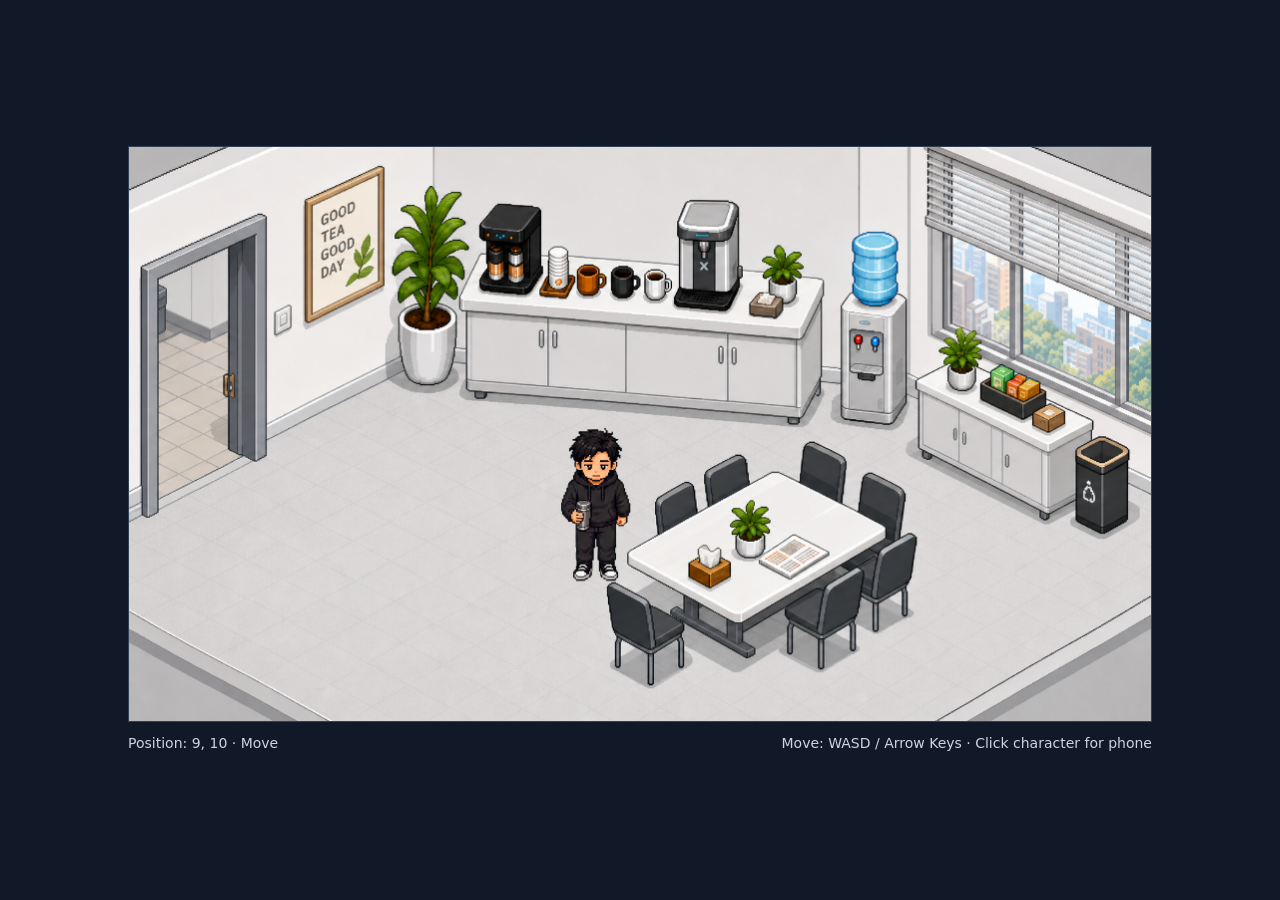
==== index.html @ 730a1945 "Initial YESBOSS map prototype" ====
<!doctype html>
<html lang="zh-CN">
  <head>
    <meta charset="UTF-8" />
    <meta name="viewport" content="width=device-width, initial-scale=1.0" />
    <title>Isometric Grid Game Skeleton</title>
    <link rel="stylesheet" href="./style.css" />
  </head>
  <body>
    <main class="game-shell" id="gameShell">
      <div class="stage" id="stage">
        <canvas id="gameCanvas" width="1024" height="576" aria-label="Isometric game map"></canvas>
        <div class="game-ui" id="gameUi" aria-hidden="true">
          <header class="top-status" aria-label="Game status bar">
            <div class="brand-mark">YES, BOSS!</div>
            <div class="status-card">
              <span class="status-icon calendar-icon"></span>
              <span>
                <strong>第1天</strong>
                <small>周一 2025/05/26</small>
              </span>
              <b>09:15</b>
            </div>
            <div class="status-card">
              <span class="status-icon cash-icon"></span>
              <span>
                <small>现金流</small>
                <strong>¥100,000</strong>
              </span>
              <em>/小时 +2,500</em>
            </div>
            <div class="status-card compact">
              <span class="status-icon mood-icon"></span>
              <span>
                <small>士气</small>
                <strong>80</strong>
              </span>
              <em>稳定</em>
            </div>
            <div class="status-card compact">
              <span class="status-icon trust-icon"></span>
              <span>
                <small>董事会信任</small>
                <strong>60</strong>
              </span>
              <em>中立</em>
            </div>
            <div class="status-card compact">
              <span class="status-icon team-icon"></span>
              <span>
                <small>员工人数</small>
                <strong>5/20</strong>
              </span>
            </div>
          </header>

          <aside class="location-tag" aria-label="Current location">
            <span class="pin-dot"></span>
            <strong>茶水间</strong>
            <small>TEA ROOM</small>
          </aside>

          <section class="phone-panel" aria-label="Phone messages">
            <div class="phone-panel-header">
              <h2>手机消息</h2>
              <div class="ap-pill"><span>AP</span><strong>3/3</strong></div>
              <button class="close-phone" id="closePhoneButton" type="button" aria-label="关闭手机界面">×</button>
            </div>
            <div class="phone-tabs" role="tablist" aria-label="Phone tabs">
              <button class="active" type="button">通讯录</button>
              <button type="button">消息</button>
            </div>
            <div class="message-list">
              <article class="message-card active">
                <div class="avatar">林</div>
                <div class="message-copy">
                  <div><strong>林小满</strong><time>09:14</time></div>
                  <p>产品需求又变了，工程组昨晚加班到很晚。</p>
                </div>
                <span class="badge">1</span>
              </article>
              <article class="message-card">
                <div class="avatar glasses">张</div>
                <div class="message-copy">
                  <div><strong>张总监</strong><time>09:05</time></div>
                  <p>关于下个版本的排期，我们需要再对齐一下。</p>
                </div>
                <span class="badge">2</span>
              </article>
              <article class="message-card">
                <div class="avatar suit">陈</div>
                <div class="message-copy">
                  <div><strong>陈海明</strong><time>08:50</time></div>
                  <p>测试环境出了点问题，需要你这边确认支持。</p>
                </div>
                <span class="badge">1</span>
              </article>
              <article class="message-card">
                <div class="avatar dark">李</div>
                <div class="message-copy">
                  <div><strong>行政-李姐</strong><time>08:30</time></div>
                  <p>下周团建的时间地点，麻烦确认一下哦。</p>
                </div>
                <span class="badge">1</span>
              </article>
              <article class="message-card">
                <div class="avatar neutral">王</div>
                <div class="message-copy">
                  <div><strong>王大伟</strong><time>昨天</time></div>
                  <p>这个方案我有个想法，改天聊聊？</p>
                </div>
                <span class="badge muted">0</span>
              </article>
            </div>
            <div class="phone-actions">
              <button type="button">回复</button>
              <button type="button">安排会议</button>
              <button type="button">忽略</button>
            </div>
          </section>

          <nav class="bottom-actions" aria-label="Game actions">
            <button class="blue" type="button"><span class="button-icon building-icon"></span>公司管理</button>
            <button class="green" type="button"><span class="button-icon people-icon"></span>员工沟通</button>
            <button class="orange" type="button"><span class="button-icon chart-icon"></span>项目推进</button>
            <button class="red" type="button"><span class="button-icon yuan-icon"></span>财务决策</button>
          </nav>
        </div>
      </div>
      <section class="hud" aria-label="Game status">
        <span id="positionLabel">Position: 9, 10</span>
        <span>Move: WASD / Arrow Keys · Click character for phone</span>
      </section>
    </main>

    <script src="./scene-config.js"></script>
    <script src="./main.js"></script>
  </body>
</html>
---- style.css ----
* {
  box-sizing: border-box;
}

html,
body {
  margin: 0;
  min-height: 100%;
}

body {
  display: grid;
  place-items: center;
  min-height: 100vh;
  background: #111827;
  color: #e5e7eb;
  font-family:
    Inter, ui-sans-serif, system-ui, -apple-system, BlinkMacSystemFont, "Segoe UI",
    sans-serif;
}

.game-shell {
  display: grid;
  gap: 12px;
  width: min(1024px, calc(100vw - 32px));
}

.stage {
  position: relative;
  overflow: hidden;
  width: 100%;
  aspect-ratio: 16 / 9;
  background: #0f172a;
  border: 1px solid #334155;
}

canvas {
  display: block;
  width: 100%;
  height: 100%;
  aspect-ratio: 16 / 9;
  background: #0f172a;
  border: 0;
  cursor: default;
}

.game-shell.phone-mode canvas {
  cursor: default;
}

.game-ui {
  position: absolute;
  inset: 0;
  z-index: 2;
  color: #1f2937;
  font-family:
    Inter, ui-sans-serif, system-ui, -apple-system, BlinkMacSystemFont, "Segoe UI",
    sans-serif;
  opacity: 0;
  pointer-events: none;
  transition: opacity 180ms ease;
}

.game-shell.phone-mode .game-ui {
  opacity: 1;
  pointer-events: auto;
}

.top-status {
  position: absolute;
  top: 0;
  left: 0;
  right: 0;
  display: grid;
  grid-template-columns: 230px 150px minmax(176px, 1fr) 118px 150px 122px;
  gap: 8px;
  align-items: center;
  min-height: 58px;
  padding: 8px 16px;
  background: rgba(255, 255, 255, 0.92);
  border-bottom: 1px solid rgba(148, 163, 184, 0.45);
  box-shadow: 0 2px 8px rgba(15, 23, 42, 0.1);
}

.brand-mark {
  color: #111827;
  font-size: 30px;
  font-style: italic;
  font-weight: 950;
  line-height: 1;
  text-shadow:
    2px 2px 0 #ffffff,
    4px 4px 0 #facc15;
}

.status-card {
  display: flex;
  align-items: center;
  gap: 10px;
  min-width: 0;
  min-height: 42px;
  padding: 6px 12px;
  background: rgba(248, 250, 252, 0.9);
  border: 1px solid rgba(203, 213, 225, 0.9);
  border-radius: 6px;
  box-shadow: inset 0 1px 0 rgba(255, 255, 255, 0.75);
}

.status-card span:not(.status-icon) {
  display: grid;
  min-width: 0;
}

.status-card strong {
  color: #111827;
  font-size: 18px;
  line-height: 1.05;
}

.status-card small,
.status-card em {
  color: #475569;
  font-size: 12px;
  font-style: normal;
  line-height: 1.1;
  white-space: nowrap;
}

.status-card em {
  color: #16a34a;
  font-weight: 800;
}

.status-card.compact {
  padding-inline: 10px;
}

.status-icon,
.button-icon {
  position: relative;
  display: inline-grid;
  flex: 0 0 auto;
  place-items: center;
  width: 28px;
  height: 28px;
  border-radius: 6px;
}

.calendar-icon {
  border: 3px solid #2563eb;
}

.calendar-icon::before,
.calendar-icon::after {
  position: absolute;
  content: "";
  background: #2563eb;
}

.calendar-icon::before {
  top: 7px;
  left: 4px;
  right: 4px;
  height: 3px;
}

.calendar-icon::after {
  bottom: 5px;
  width: 12px;
  height: 8px;
  border: 2px solid #2563eb;
  background: transparent;
}

.cash-icon {
  background: linear-gradient(135deg, #22c55e, #84cc16);
  transform: rotate(-8deg);
}

.cash-icon::before {
  content: "";
  width: 16px;
  height: 10px;
  border: 2px solid #14532d;
  border-radius: 2px;
}

.mood-icon {
  background: #facc15;
  border-radius: 50%;
}

.mood-icon::before {
  content: "";
  width: 14px;
  height: 7px;
  border-bottom: 3px solid #1f2937;
  border-radius: 0 0 999px 999px;
}

.trust-icon {
  background: #2563eb;
  clip-path: polygon(50% 0, 92% 17%, 82% 79%, 50% 100%, 18% 79%, 8% 17%);
}

.trust-icon::before {
  content: "";
  width: 8px;
  height: 12px;
  background: #ffffff;
  clip-path: polygon(50% 0, 64% 35%, 100% 35%, 70% 56%, 82% 100%, 50% 72%, 18% 100%, 30% 56%, 0 35%, 36% 35%);
}

.team-icon {
  background: #0ea5e9;
  border-radius: 50%;
}

.team-icon::before,
.team-icon::after {
  position: absolute;
  content: "";
  background: #22c55e;
  border: 2px solid #075985;
}

.team-icon::before {
  top: 4px;
  width: 11px;
  height: 11px;
  border-radius: 50%;
}

.team-icon::after {
  bottom: 3px;
  width: 20px;
  height: 10px;
  border-radius: 999px 999px 4px 4px;
}

.location-tag {
  position: absolute;
  top: 88px;
  left: 18px;
  display: grid;
  grid-template-columns: 20px auto;
  column-gap: 10px;
  align-items: center;
  min-width: 150px;
  padding: 14px 18px;
  background: rgba(255, 255, 255, 0.88);
  border: 1px solid rgba(148, 163, 184, 0.65);
  border-radius: 7px;
  box-shadow: 0 4px 12px rgba(15, 23, 42, 0.12);
}

.location-tag strong {
  color: #111827;
  font-size: 18px;
  line-height: 1.1;
}

.location-tag small {
  grid-column: 2;
  color: #525252;
  font-size: 12px;
  font-weight: 800;
  letter-spacing: 0.03em;
}

.pin-dot {
  width: 16px;
  height: 20px;
  background: #111827;
  clip-path: polygon(50% 100%, 12% 44%, 12% 18%, 50% 0, 88% 18%, 88% 44%);
}

.phone-panel {
  position: absolute;
  top: 86px;
  right: 16px;
  width: 282px;
  max-width: calc(100% - 32px);
  padding: 14px 12px 12px;
  background: rgba(248, 250, 252, 0.95);
  border: 1px solid rgba(148, 163, 184, 0.85);
  border-radius: 14px;
  box-shadow: 0 18px 36px rgba(15, 23, 42, 0.18);
}

.phone-panel-header {
  display: flex;
  align-items: center;
  gap: 10px;
}

.phone-panel h2 {
  flex: 1;
  margin: 0;
  color: #111827;
  font-size: 22px;
  line-height: 1;
}

.ap-pill {
  display: inline-flex;
  align-items: center;
  gap: 6px;
  color: #2563eb;
  font-size: 18px;
  font-weight: 900;
}

.ap-pill span {
  padding: 2px 5px;
  color: #ffffff;
  background: #2563eb;
  border-radius: 5px;
  font-size: 14px;
}

.close-phone {
  display: grid;
  place-items: center;
  width: 26px;
  height: 26px;
  border: 0;
  border-radius: 50%;
  color: #475569;
  background: rgba(226, 232, 240, 0.9);
  font-size: 22px;
  line-height: 1;
  cursor: pointer;
}

.phone-tabs {
  display: grid;
  grid-template-columns: 1fr 1fr;
  margin-top: 14px;
  overflow: hidden;
  border: 1px solid #cbd5e1;
  border-radius: 7px;
  background: #e5e7eb;
}

.phone-tabs button {
  min-height: 34px;
  border: 0;
  color: #111827;
  background: transparent;
  font-size: 15px;
  font-weight: 800;
}

.phone-tabs .active {
  color: #ffffff;
  background: linear-gradient(#2489f5, #1261c8);
}

.message-list {
  display: grid;
  gap: 8px;
  max-height: 250px;
  margin-top: 10px;
  padding-right: 4px;
  overflow: hidden;
}

.message-card {
  position: relative;
  display: grid;
  grid-template-columns: 46px 1fr 20px;
  gap: 10px;
  align-items: center;
  min-height: 58px;
  padding: 8px;
  background: rgba(255, 255, 255, 0.74);
  border: 1px solid rgba(203, 213, 225, 0.85);
  border-radius: 8px;
}

.message-card.active {
  background: #eef6ff;
  box-shadow: inset 0 0 0 2px rgba(59, 130, 246, 0.12);
}

.avatar {
  display: grid;
  place-items: center;
  width: 40px;
  height: 40px;
  color: #ffffff;
  background: linear-gradient(135deg, #a16207, #78350f);
  border: 2px solid #e5e7eb;
  border-radius: 8px;
  font-size: 17px;
  font-weight: 900;
  box-shadow: inset 0 -5px 0 rgba(0, 0, 0, 0.18);
}

.avatar.glasses {
  background: linear-gradient(135deg, #475569, #111827);
}

.avatar.suit {
  background: linear-gradient(135deg, #2563eb, #1e3a8a);
}

.avatar.dark {
  background: linear-gradient(135deg, #111827, #4b5563);
}

.avatar.neutral {
  background: linear-gradient(135deg, #64748b, #334155);
}

.message-copy {
  min-width: 0;
}

.message-copy div {
  display: flex;
  justify-content: space-between;
  gap: 8px;
  margin-bottom: 4px;
}

.message-copy strong {
  color: #111827;
  font-size: 15px;
}

.message-copy time {
  color: #64748b;
  font-size: 13px;
}

.message-copy p {
  margin: 0;
  color: #374151;
  font-size: 13px;
  line-height: 1.32;
}

.badge {
  display: grid;
  place-items: center;
  width: 20px;
  height: 20px;
  color: #ffffff;
  background: #dc2626;
  border-radius: 50%;
  font-size: 12px;
  font-weight: 900;
}

.badge.muted {
  background: #9ca3af;
}

.phone-actions {
  display: grid;
  grid-template-columns: repeat(3, 1fr);
  gap: 8px;
  margin-top: 10px;
}

.phone-actions button {
  min-height: 34px;
  border: 1px solid #cbd5e1;
  border-radius: 7px;
  color: #1f2937;
  background: #ffffff;
  font-weight: 800;
}

.bottom-actions {
  position: absolute;
  right: 0;
  bottom: 0;
  left: 0;
  display: grid;
  grid-template-columns: repeat(4, minmax(130px, 1fr));
  gap: 12px;
  padding: 10px 24px;
  background: rgba(255, 255, 255, 0.92);
  border-top: 1px solid rgba(148, 163, 184, 0.45);
}

.bottom-actions button {
  display: flex;
  align-items: center;
  justify-content: center;
  gap: 10px;
  min-height: 44px;
  border: 0;
  border-radius: 8px;
  color: #ffffff;
  font-size: 18px;
  font-weight: 900;
  box-shadow:
    inset 0 2px 0 rgba(255, 255, 255, 0.26),
    inset 0 -4px 0 rgba(0, 0, 0, 0.18),
    0 3px 8px rgba(15, 23, 42, 0.16);
}

.bottom-actions .blue {
  background: linear-gradient(#1d8cff, #075dc6);
}

.bottom-actions .green {
  background: linear-gradient(#69b83b, #35831c);
}

.bottom-actions .orange {
  background: linear-gradient(#ff9b21, #dc6400);
}

.bottom-actions .red {
  background: linear-gradient(#ef4444, #c51f1f);
}

.button-icon {
  width: 24px;
  height: 24px;
}

.building-icon {
  border: 3px solid #ffffff;
  border-bottom-width: 5px;
  border-radius: 2px;
}

.building-icon::before {
  content: "";
  width: 4px;
  height: 4px;
  box-shadow:
    -6px -4px 0 #ffffff,
    0 -4px 0 #ffffff,
    6px -4px 0 #ffffff,
    -6px 4px 0 #ffffff,
    0 4px 0 #ffffff,
    6px 4px 0 #ffffff;
}

.people-icon::before,
.people-icon::after {
  position: absolute;
  content: "";
  background: #ffffff;
}

.people-icon::before {
  top: 2px;
  width: 10px;
  height: 10px;
  border-radius: 50%;
  box-shadow: 13px 2px 0 #ffffff;
}

.people-icon::after {
  bottom: 2px;
  width: 24px;
  height: 12px;
  border-radius: 999px 999px 3px 3px;
}

.chart-icon::before {
  content: "";
  width: 6px;
  height: 19px;
  background: #ffffff;
  box-shadow:
    -9px 6px 0 #ffffff,
    9px -5px 0 #ffffff;
}

.yuan-icon {
  border-radius: 50%;
  border: 3px solid #ffffff;
}

.yuan-icon::before {
  content: "¥";
  color: #ffffff;
  font-size: 17px;
  font-weight: 900;
}

.hud {
  display: flex;
  justify-content: space-between;
  gap: 16px;
  color: #cbd5e1;
  font-size: 14px;
  line-height: 1.4;
}

@media (max-width: 620px) {
  .hud {
    flex-direction: column;
    gap: 4px;
  }
}

@media (max-width: 860px) {
  .top-status {
    grid-template-columns: 1fr 1fr;
  }

  .brand-mark,
  .location-tag {
    display: none;
  }

  .phone-panel {
    top: 72px;
    right: 10px;
    width: 276px;
  }

  .bottom-actions {
    grid-template-columns: 1fr 1fr;
  }
}
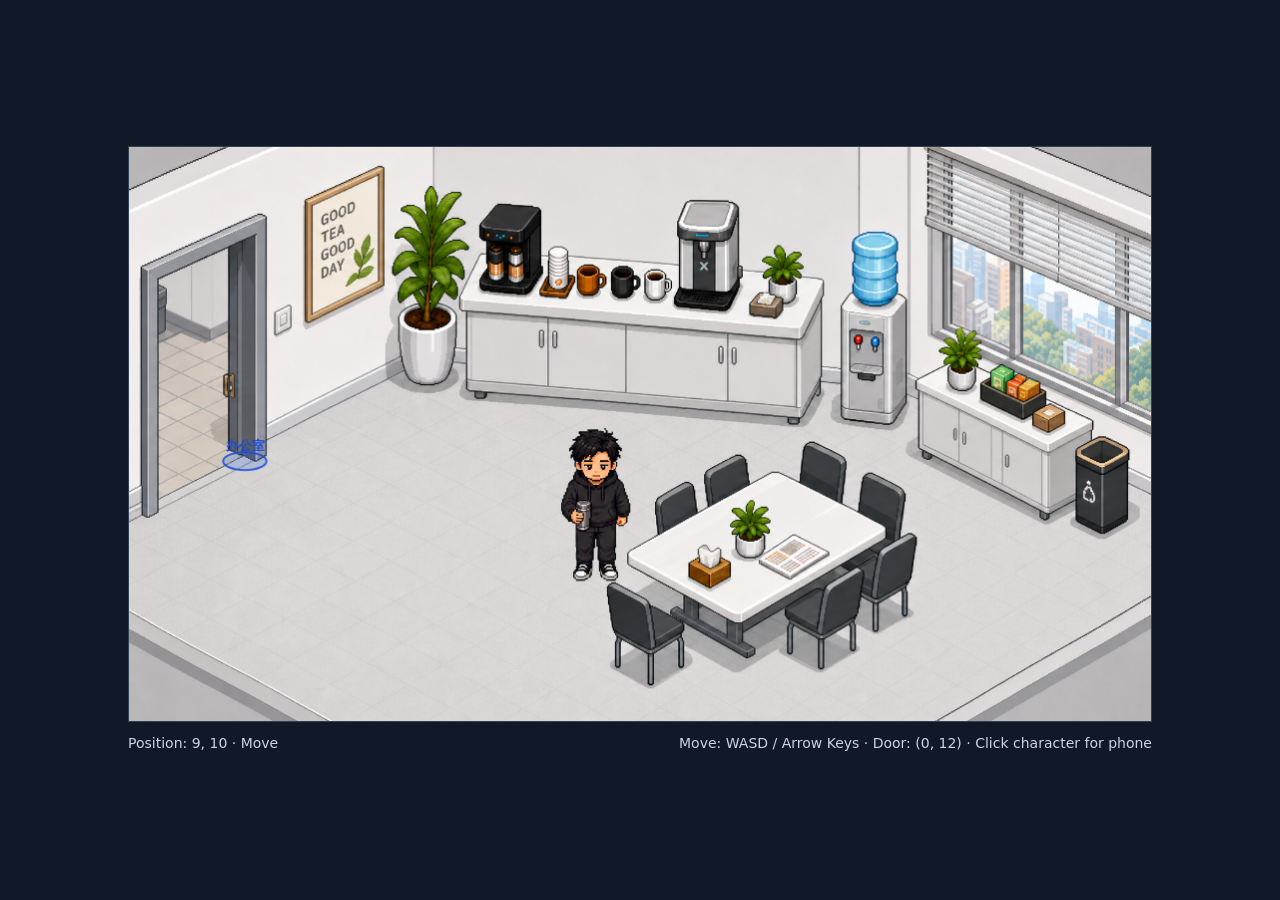
==== commit 8ab492ba: "Add office navigation grid page" ====
--- a/index.html
+++ b/index.html
@@ -13,27 +13,26 @@
         <div class="game-ui" id="gameUi" aria-hidden="true">
           <header class="top-status" aria-label="Game status bar">
             <div class="brand-mark">YES, BOSS!</div>
-            <div class="status-card">
+            <div class="status-card calendar-card">
               <span class="status-icon calendar-icon"></span>
               <span>
-                <strong>第1天</strong>
+                <strong><span>第1天</span><b class="stat-number">09:15</b></strong>
                 <small>周一 2025/05/26</small>
               </span>
-              <b>09:15</b>
             </div>
             <div class="status-card">
               <span class="status-icon cash-icon"></span>
               <span>
                 <small>现金流</small>
-                <strong>¥100,000</strong>
+                <strong class="stat-number">100000</strong>
               </span>
-              <em>/小时 +2,500</em>
+              <em class="stat-number">时入 +2500</em>
             </div>
             <div class="status-card compact">
               <span class="status-icon mood-icon"></span>
               <span>
                 <small>士气</small>
-                <strong>80</strong>
+                <strong class="stat-number">80</strong>
               </span>
               <em>稳定</em>
             </div>
@@ -41,7 +40,7 @@
               <span class="status-icon trust-icon"></span>
               <span>
                 <small>董事会信任</small>
-                <strong>60</strong>
+                <strong class="stat-number">60</strong>
               </span>
               <em>中立</em>
             </div>
@@ -49,7 +48,7 @@
               <span class="status-icon team-icon"></span>
               <span>
                 <small>员工人数</small>
-                <strong>5/20</strong>
+                <strong class="stat-number">5/20</strong>
               </span>
             </div>
           </header>
@@ -63,59 +62,106 @@
           <section class="phone-panel" aria-label="Phone messages">
             <div class="phone-panel-header">
               <h2>手机消息</h2>
-              <div class="ap-pill"><span>AP</span><strong>3/3</strong></div>
+              <div class="ap-pill"><span>AP</span><strong class="stat-number">3/3</strong></div>
               <button class="close-phone" id="closePhoneButton" type="button" aria-label="关闭手机界面">×</button>
             </div>
-            <div class="phone-tabs" role="tablist" aria-label="Phone tabs">
-              <button class="active" type="button">通讯录</button>
-              <button type="button">消息</button>
+            <div class="phone-list-view" id="phoneListView">
+              <div class="phone-tabs" role="tablist" aria-label="Phone tabs">
+                <button class="active" type="button">通讯录</button>
+                <button type="button">消息</button>
+              </div>
+              <div class="message-list">
+                <button class="message-card active" type="button" data-contact="lin">
+                  <span class="avatar">林</span>
+                  <span class="message-copy">
+                    <span><strong>林小满</strong><time>09:14</time></span>
+                    <p>产品需求又变了，工程组昨晚加班到很晚。</p>
+                  </span>
+                  <span class="badge">1</span>
+                </button>
+                <button class="message-card" type="button" data-contact="zhang">
+                  <span class="avatar glasses">张</span>
+                  <span class="message-copy">
+                    <span><strong>张总监</strong><time>09:05</time></span>
+                    <p>关于下个版本的排期，我们需要再对齐一下。</p>
+                  </span>
+                  <span class="badge">2</span>
+                </button>
+                <button class="message-card" type="button" data-contact="chen">
+                  <span class="avatar suit">陈</span>
+                  <span class="message-copy">
+                    <span><strong>陈海明</strong><time>08:50</time></span>
+                    <p>测试环境出了点问题，需要你这边确认支持。</p>
+                  </span>
+                  <span class="badge">1</span>
+                </button>
+                <button class="message-card" type="button" data-contact="li">
+                  <span class="avatar dark">李</span>
+                  <span class="message-copy">
+                    <span><strong>行政-李姐</strong><time>08:30</time></span>
+                    <p>下周团建的时间地点，麻烦确认一下哦。</p>
+                  </span>
+                  <span class="badge">1</span>
+                </button>
+                <button class="message-card" type="button" data-contact="wang">
+                  <span class="avatar neutral">王</span>
+                  <span class="message-copy">
+                    <span><strong>王大伟</strong><time>昨天</time></span>
+                    <p>这个方案我有个想法，改天聊聊？</p>
+                  </span>
+                  <span class="badge muted">0</span>
+                </button>
+              </div>
+              <div class="phone-actions">
+                <button type="button">回复</button>
+                <button type="button">安排会议</button>
+                <button type="button">忽略</button>
+              </div>
             </div>
-            <div class="message-list">
-              <article class="message-card active">
-                <div class="avatar">林</div>
-                <div class="message-copy">
-                  <div><strong>林小满</strong><time>09:14</time></div>
-                  <p>产品需求又变了，工程组昨晚加班到很晚。</p>
-                </div>
-                <span class="badge">1</span>
-              </article>
-              <article class="message-card">
-                <div class="avatar glasses">张</div>
-                <div class="message-copy">
-                  <div><strong>张总监</strong><time>09:05</time></div>
-                  <p>关于下个版本的排期，我们需要再对齐一下。</p>
-                </div>
-                <span class="badge">2</span>
-              </article>
-              <article class="message-card">
-                <div class="avatar suit">陈</div>
-                <div class="message-copy">
-                  <div><strong>陈海明</strong><time>08:50</time></div>
-                  <p>测试环境出了点问题，需要你这边确认支持。</p>
-                </div>
-                <span class="badge">1</span>
-              </article>
-              <article class="message-card">
-                <div class="avatar dark">李</div>
-                <div class="message-copy">
-                  <div><strong>行政-李姐</strong><time>08:30</time></div>
-                  <p>下周团建的时间地点，麻烦确认一下哦。</p>
-                </div>
-                <span class="badge">1</span>
-              </article>
-              <article class="message-card">
-                <div class="avatar neutral">王</div>
-                <div class="message-copy">
-                  <div><strong>王大伟</strong><time>昨天</time></div>
-                  <p>这个方案我有个想法，改天聊聊？</p>
-                </div>
-                <span class="badge muted">0</span>
-              </article>
-            </div>
-            <div class="phone-actions">
-              <button type="button">回复</button>
-              <button type="button">安排会议</button>
-              <button type="button">忽略</button>
+
+            <div class="conversation-view" id="conversationView" hidden>
+              <aside class="conversation-rail" aria-label="聊天联系人">
+                <button class="back-chat" id="backChatButton" type="button" aria-label="返回消息列表"></button>
+                <button class="rail-contact active" type="button" data-contact="lin">
+                  <span class="avatar">林</span>
+                  <time>09:14</time>
+                  <span class="badge">1</span>
+                </button>
+                <button class="rail-contact" type="button" data-contact="zhang">
+                  <span class="avatar glasses">张</span>
+                  <time>09:05</time>
+                  <span class="badge">2</span>
+                </button>
+                <button class="rail-contact" type="button" data-contact="chen">
+                  <span class="avatar suit">陈</span>
+                  <time>08:50</time>
+                  <span class="badge">1</span>
+                </button>
+                <button class="rail-contact" type="button" data-contact="li">
+                  <span class="avatar dark">李</span>
+                  <time>08:30</time>
+                  <span class="badge">1</span>
+                </button>
+                <button class="rail-contact" type="button" data-contact="wang">
+                  <span class="avatar neutral">王</span>
+                  <time>昨天</time>
+                  <span class="badge muted">0</span>
+                </button>
+              </aside>
+              <section class="chat-pane" aria-label="聊天窗口">
+                <header class="chat-contact-header">
+                  <span class="avatar" id="chatHeaderAvatar">林</span>
+                  <span>
+                    <strong id="chatContactName">林小满</strong>
+                    <small id="chatContactSummary">产品需求又变了，工程组昨晚加班到很晚。</small>
+                  </span>
+                </header>
+                <div class="chat-thread" id="chatThread"></div>
+                <form class="chat-composer" id="chatComposer">
+                  <input id="chatInput" type="text" maxlength="80" placeholder="输入消息..." autocomplete="off" />
+                  <button id="sendChatButton" type="submit">发送</button>
+                </form>
+              </section>
             </div>
           </section>
 
@@ -129,7 +175,7 @@
       </div>
       <section class="hud" aria-label="Game status">
         <span id="positionLabel">Position: 9, 10</span>
-        <span>Move: WASD / Arrow Keys · Click character for phone</span>
+        <span>Move: WASD / Arrow Keys · Door: (0, 12) · Click character for phone</span>
       </section>
     </main>
 
--- a/style.css
+++ b/style.css
@@ -72,11 +72,17 @@
   left: 0;
   right: 0;
   display: grid;
-  grid-template-columns: 230px 150px minmax(176px, 1fr) 118px 150px 122px;
-  gap: 8px;
+  grid-template-columns:
+    minmax(154px, 1.25fr)
+    minmax(112px, 0.9fr)
+    minmax(126px, 1fr)
+    minmax(80px, 0.68fr)
+    minmax(106px, 0.9fr)
+    minmax(86px, 0.72fr);
+  gap: 7px;
   align-items: center;
-  min-height: 58px;
-  padding: 8px 16px;
+  min-height: 54px;
+  padding: 7px 12px;
   background: rgba(255, 255, 255, 0.92);
   border-bottom: 1px solid rgba(148, 163, 184, 0.45);
   box-shadow: 0 2px 8px rgba(15, 23, 42, 0.1);
@@ -84,7 +90,7 @@
 
 .brand-mark {
   color: #111827;
-  font-size: 30px;
+  font-size: 27px;
   font-style: italic;
   font-weight: 950;
   line-height: 1;
@@ -96,10 +102,10 @@
 .status-card {
   display: flex;
   align-items: center;
-  gap: 10px;
+  gap: 8px;
   min-width: 0;
-  min-height: 42px;
-  padding: 6px 12px;
+  min-height: 38px;
+  padding: 5px 9px;
   background: rgba(248, 250, 252, 0.9);
   border: 1px solid rgba(203, 213, 225, 0.9);
   border-radius: 6px;
@@ -113,8 +119,19 @@
 
 .status-card strong {
   color: #111827;
-  font-size: 18px;
+  font-size: 16px;
   line-height: 1.05;
+}
+
+.calendar-card strong {
+  display: flex;
+  align-items: baseline;
+  gap: 6px;
+}
+
+.calendar-card b {
+  color: #111827;
+  font-size: 15px;
 }
 
 .status-card small,
@@ -126,13 +143,21 @@
   white-space: nowrap;
 }
 
+.stat-number {
+  font-family: Arial, "Helvetica Neue", ui-sans-serif, system-ui, sans-serif;
+  font-feature-settings: "tnum";
+  font-variant-numeric: tabular-nums;
+  letter-spacing: 0;
+  white-space: nowrap;
+}
+
 .status-card em {
   color: #16a34a;
   font-weight: 800;
 }
 
 .status-card.compact {
-  padding-inline: 10px;
+  padding-inline: 8px;
 }
 
 .status-icon,
@@ -141,8 +166,8 @@
   display: inline-grid;
   flex: 0 0 auto;
   place-items: center;
-  width: 28px;
-  height: 28px;
+  width: 26px;
+  height: 26px;
   border-radius: 6px;
 }
 
@@ -240,7 +265,7 @@
 
 .location-tag {
   position: absolute;
-  top: 88px;
+  top: 78px;
   left: 18px;
   display: grid;
   grid-template-columns: 20px auto;
@@ -277,37 +302,48 @@
 
 .phone-panel {
   position: absolute;
-  top: 86px;
-  right: 16px;
-  width: 282px;
+  top: 76px;
+  right: 14px;
+  bottom: 88px;
+  display: flex;
+  flex-direction: column;
+  width: 258px;
   max-width: calc(100% - 32px);
-  padding: 14px 12px 12px;
+  min-height: 0;
+  padding: 10px;
   background: rgba(248, 250, 252, 0.95);
   border: 1px solid rgba(148, 163, 184, 0.85);
   border-radius: 14px;
   box-shadow: 0 18px 36px rgba(15, 23, 42, 0.18);
+  transition:
+    width 180ms ease,
+    right 180ms ease;
+}
+
+.phone-panel.chat-mode {
+  width: min(548px, calc(100% - 28px));
 }
 
 .phone-panel-header {
   display: flex;
   align-items: center;
-  gap: 10px;
+  gap: 8px;
 }
 
 .phone-panel h2 {
   flex: 1;
   margin: 0;
   color: #111827;
-  font-size: 22px;
+  font-size: 18px;
   line-height: 1;
 }
 
 .ap-pill {
   display: inline-flex;
   align-items: center;
-  gap: 6px;
+  gap: 5px;
   color: #2563eb;
-  font-size: 18px;
+  font-size: 15px;
   font-weight: 900;
 }
 
@@ -316,19 +352,19 @@
   color: #ffffff;
   background: #2563eb;
   border-radius: 5px;
-  font-size: 14px;
+  font-size: 12px;
 }
 
 .close-phone {
   display: grid;
   place-items: center;
-  width: 26px;
-  height: 26px;
+  width: 23px;
+  height: 23px;
   border: 0;
   border-radius: 50%;
   color: #475569;
   background: rgba(226, 232, 240, 0.9);
-  font-size: 22px;
+  font-size: 19px;
   line-height: 1;
   cursor: pointer;
 }
@@ -336,7 +372,7 @@
 .phone-tabs {
   display: grid;
   grid-template-columns: 1fr 1fr;
-  margin-top: 14px;
+  margin-top: 9px;
   overflow: hidden;
   border: 1px solid #cbd5e1;
   border-radius: 7px;
@@ -344,11 +380,11 @@
 }
 
 .phone-tabs button {
-  min-height: 34px;
+  min-height: 28px;
   border: 0;
   color: #111827;
   background: transparent;
-  font-size: 15px;
+  font-size: 13px;
   font-weight: 800;
 }
 
@@ -357,26 +393,39 @@
   background: linear-gradient(#2489f5, #1261c8);
 }
 
+.phone-list-view {
+  display: flex;
+  flex: 1;
+  flex-direction: column;
+  min-height: 0;
+}
+
 .message-list {
   display: grid;
-  gap: 8px;
-  max-height: 250px;
-  margin-top: 10px;
-  padding-right: 4px;
-  overflow: hidden;
+  flex: 1;
+  gap: 6px;
+  min-height: 0;
+  margin-top: 8px;
+  padding-right: 2px;
+  overflow-y: auto;
 }
 
 .message-card {
   position: relative;
   display: grid;
-  grid-template-columns: 46px 1fr 20px;
-  gap: 10px;
+  grid-template-columns: 36px 1fr 18px;
+  gap: 8px;
   align-items: center;
-  min-height: 58px;
-  padding: 8px;
+  min-height: 50px;
+  padding: 6px;
+  width: 100%;
+  border: 1px solid rgba(203, 213, 225, 0.85);
+  color: inherit;
   background: rgba(255, 255, 255, 0.74);
-  border: 1px solid rgba(203, 213, 225, 0.85);
   border-radius: 8px;
+  font: inherit;
+  text-align: left;
+  cursor: pointer;
 }
 
 .message-card.active {
@@ -384,16 +433,24 @@
   box-shadow: inset 0 0 0 2px rgba(59, 130, 246, 0.12);
 }
 
+.message-card:hover,
+.rail-contact:hover,
+.back-chat:hover,
+.phone-actions button:hover,
+.phone-tabs button:hover {
+  filter: brightness(0.98);
+}
+
 .avatar {
   display: grid;
   place-items: center;
-  width: 40px;
-  height: 40px;
+  width: 34px;
+  height: 34px;
   color: #ffffff;
   background: linear-gradient(135deg, #a16207, #78350f);
   border: 2px solid #e5e7eb;
-  border-radius: 8px;
-  font-size: 17px;
+  border-radius: 7px;
+  font-size: 15px;
   font-weight: 900;
   box-shadow: inset 0 -5px 0 rgba(0, 0, 0, 0.18);
 }
@@ -418,39 +475,43 @@
   min-width: 0;
 }
 
-.message-copy div {
+.message-copy > span {
   display: flex;
   justify-content: space-between;
-  gap: 8px;
-  margin-bottom: 4px;
+  gap: 6px;
+  margin-bottom: 2px;
 }
 
 .message-copy strong {
   color: #111827;
-  font-size: 15px;
+  font-size: 13px;
 }
 
 .message-copy time {
   color: #64748b;
-  font-size: 13px;
+  font-size: 12px;
 }
 
 .message-copy p {
   margin: 0;
   color: #374151;
-  font-size: 13px;
-  line-height: 1.32;
+  display: -webkit-box;
+  overflow: hidden;
+  font-size: 12px;
+  line-height: 1.24;
+  -webkit-box-orient: vertical;
+  -webkit-line-clamp: 2;
 }
 
 .badge {
   display: grid;
   place-items: center;
-  width: 20px;
-  height: 20px;
+  width: 18px;
+  height: 18px;
   color: #ffffff;
   background: #dc2626;
   border-radius: 50%;
-  font-size: 12px;
+  font-size: 11px;
   font-weight: 900;
 }
 
@@ -461,17 +522,212 @@
 .phone-actions {
   display: grid;
   grid-template-columns: repeat(3, 1fr);
-  gap: 8px;
-  margin-top: 10px;
+  gap: 6px;
+  margin-top: 8px;
 }
 
 .phone-actions button {
-  min-height: 34px;
+  min-height: 29px;
   border: 1px solid #cbd5e1;
   border-radius: 7px;
   color: #1f2937;
   background: #ffffff;
   font-weight: 800;
+  font-size: 12px;
+}
+
+.conversation-view {
+  display: grid;
+  flex: 1;
+  grid-template-columns: 86px minmax(0, 1fr);
+  gap: 10px;
+  min-height: 0;
+  margin-top: 10px;
+}
+
+.conversation-view[hidden],
+.phone-list-view[hidden] {
+  display: none;
+}
+
+.conversation-rail {
+  display: grid;
+  align-content: start;
+  gap: 6px;
+  min-height: 0;
+  padding-right: 2px;
+  overflow-y: auto;
+}
+
+.back-chat,
+.rail-contact {
+  position: relative;
+  display: grid;
+  place-items: center;
+  border: 1px solid rgba(203, 213, 225, 0.9);
+  border-radius: 8px;
+  background: rgba(255, 255, 255, 0.78);
+  color: #111827;
+  cursor: pointer;
+}
+
+.back-chat {
+  min-height: 42px;
+}
+
+.back-chat::before {
+  content: "";
+  width: 15px;
+  height: 15px;
+  border-left: 3px solid #111827;
+  border-bottom: 3px solid #111827;
+  transform: rotate(45deg);
+}
+
+.rail-contact {
+  grid-template-columns: 34px 1fr;
+  gap: 4px;
+  min-height: 52px;
+  padding: 5px;
+  font: inherit;
+}
+
+.rail-contact.active {
+  background: #dbeafe;
+  box-shadow: inset 0 0 0 2px rgba(59, 130, 246, 0.18);
+}
+
+.rail-contact time {
+  color: #475569;
+  font-size: 11px;
+}
+
+.rail-contact .badge {
+  position: absolute;
+  right: 5px;
+  bottom: 5px;
+}
+
+.chat-pane {
+  display: flex;
+  min-width: 0;
+  min-height: 0;
+  overflow: hidden;
+  flex-direction: column;
+  background: rgba(255, 255, 255, 0.66);
+  border: 1px solid rgba(203, 213, 225, 0.9);
+  border-radius: 10px;
+}
+
+.chat-contact-header {
+  display: grid;
+  grid-template-columns: 40px minmax(0, 1fr);
+  gap: 8px;
+  align-items: center;
+  padding: 8px 10px;
+  border-bottom: 1px solid #dbe3ef;
+  background: rgba(248, 250, 252, 0.86);
+}
+
+.chat-contact-header .avatar {
+  width: 38px;
+  height: 38px;
+}
+
+.chat-contact-header strong,
+.chat-contact-header small {
+  display: block;
+  overflow: hidden;
+  text-overflow: ellipsis;
+  white-space: nowrap;
+}
+
+.chat-contact-header strong {
+  color: #111827;
+  font-size: 15px;
+}
+
+.chat-contact-header small {
+  margin-top: 2px;
+  color: #475569;
+  font-size: 12px;
+}
+
+.chat-thread {
+  display: flex;
+  flex: 1;
+  flex-direction: column;
+  gap: 8px;
+  min-height: 0;
+  padding: 10px;
+  overflow-y: auto;
+}
+
+.chat-row {
+  display: grid;
+  grid-template-columns: 30px minmax(0, 1fr);
+  gap: 7px;
+  align-items: end;
+  max-width: 82%;
+}
+
+.chat-row.from-player {
+  align-self: end;
+  grid-template-columns: minmax(0, 1fr) 30px;
+}
+
+.chat-row .avatar {
+  width: 30px;
+  height: 30px;
+  border-radius: 6px;
+  font-size: 13px;
+}
+
+.chat-bubble {
+  padding: 7px 9px;
+  color: #1f2937;
+  background: #ffffff;
+  border: 1px solid #dbe3ef;
+  border-radius: 8px;
+  font-size: 12px;
+  line-height: 1.35;
+  box-shadow: 0 1px 2px rgba(15, 23, 42, 0.06);
+}
+
+.from-player .chat-bubble {
+  color: #ffffff;
+  background: linear-gradient(#2188ff, #0968df);
+  border-color: #0b66d8;
+}
+
+.chat-composer {
+  display: grid;
+  grid-template-columns: 1fr 72px;
+  gap: 8px;
+  padding: 8px 10px 10px;
+  border-top: 1px solid #dbe3ef;
+  background: rgba(248, 250, 252, 0.86);
+}
+
+.chat-composer input {
+  min-width: 0;
+  height: 34px;
+  padding: 0 11px;
+  border: 1px solid #cbd5e1;
+  border-radius: 7px;
+  color: #111827;
+  background: #ffffff;
+  font: inherit;
+  font-size: 13px;
+}
+
+.chat-composer button {
+  border: 0;
+  border-radius: 7px;
+  color: #ffffff;
+  background: linear-gradient(#2188ff, #0968df);
+  font-weight: 900;
+  cursor: pointer;
 }
 
 .bottom-actions {
@@ -615,9 +871,22 @@
   }
 
   .phone-panel {
-    top: 72px;
+    top: 68px;
     right: 10px;
-    width: 276px;
+    bottom: 126px;
+    width: 252px;
+  }
+
+  .phone-panel.chat-mode {
+    width: calc(100% - 20px);
+  }
+
+  .conversation-view {
+    grid-template-columns: 72px minmax(0, 1fr);
+  }
+
+  .chat-row {
+    max-width: 94%;
   }
 
   .bottom-actions {
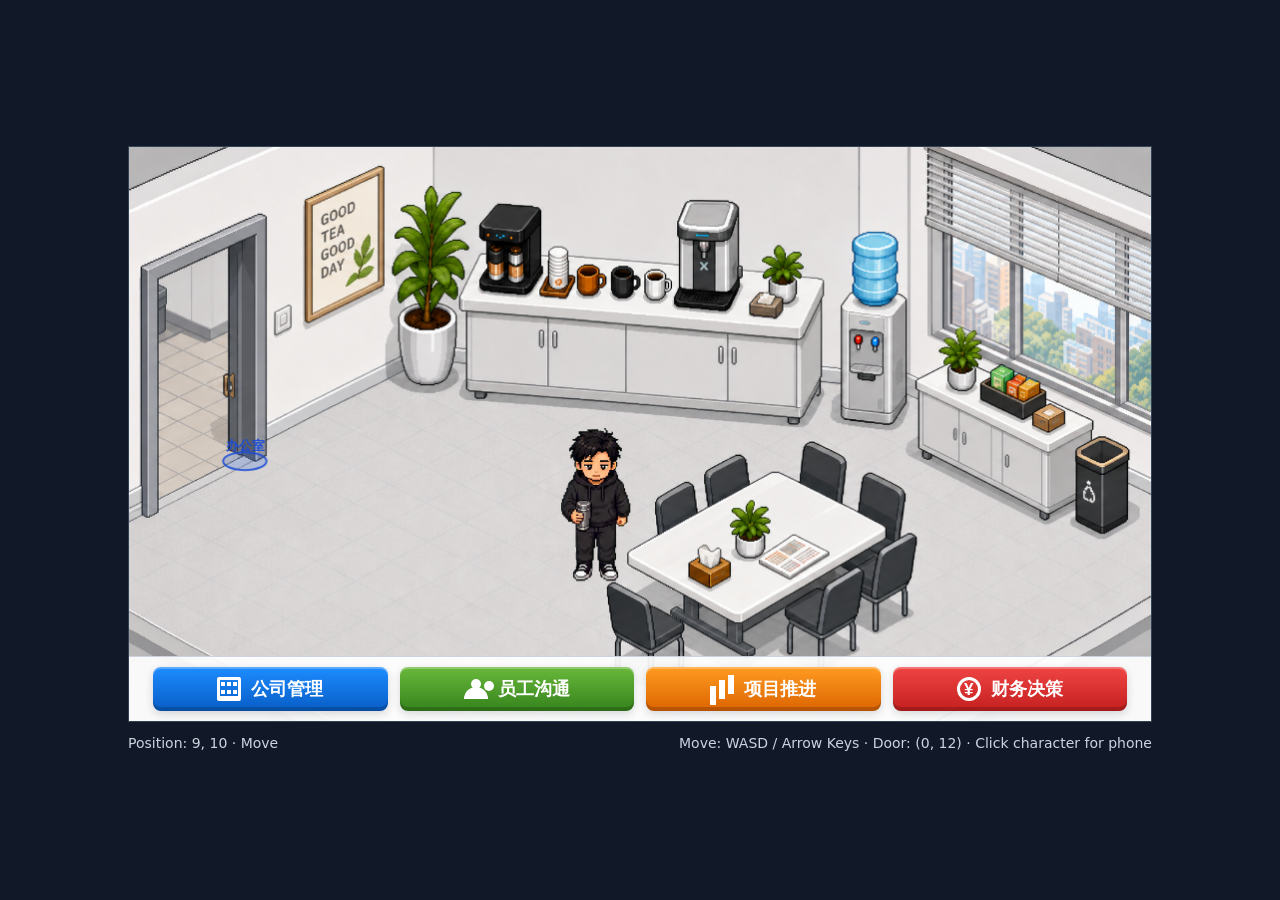
==== commit d9ed7cb2: "Add office NPCs and action pages" ====
--- a/index.html
+++ b/index.html
@@ -4,13 +4,13 @@
     <meta charset="UTF-8" />
     <meta name="viewport" content="width=device-width, initial-scale=1.0" />
     <title>Isometric Grid Game Skeleton</title>
-    <link rel="stylesheet" href="./style.css" />
+    <link rel="stylesheet" href="./style.css?v=modules-people" />
   </head>
   <body>
     <main class="game-shell" id="gameShell">
       <div class="stage" id="stage">
         <canvas id="gameCanvas" width="1024" height="576" aria-label="Isometric game map"></canvas>
-        <div class="game-ui" id="gameUi" aria-hidden="true">
+        <div class="game-ui" id="gameUi" aria-hidden="false">
           <header class="top-status" aria-label="Game status bar">
             <div class="brand-mark">YES, BOSS!</div>
             <div class="status-card calendar-card">
@@ -166,10 +166,10 @@
           </section>
 
           <nav class="bottom-actions" aria-label="Game actions">
-            <button class="blue" type="button"><span class="button-icon building-icon"></span>公司管理</button>
-            <button class="green" type="button"><span class="button-icon people-icon"></span>员工沟通</button>
-            <button class="orange" type="button"><span class="button-icon chart-icon"></span>项目推进</button>
-            <button class="red" type="button"><span class="button-icon yuan-icon"></span>财务决策</button>
+            <button class="blue" type="button" data-href="./company.html"><span class="button-icon building-icon"></span>公司管理</button>
+            <button class="green" type="button" data-href="./staff.html"><span class="button-icon people-icon"></span>员工沟通</button>
+            <button class="orange" type="button" data-href="./projects.html"><span class="button-icon chart-icon"></span>项目推进</button>
+            <button class="red" type="button" data-href="./finance.html"><span class="button-icon yuan-icon"></span>财务决策</button>
           </nav>
         </div>
       </div>
@@ -179,7 +179,7 @@
       </section>
     </main>
 
-    <script src="./scene-config.js"></script>
-    <script src="./main.js"></script>
+    <script src="./scene-config.js?v=modules-people"></script>
+    <script src="./main.js?v=modules-people"></script>
   </body>
 </html>
--- a/style.css
+++ b/style.css
@@ -56,12 +56,25 @@
   font-family:
     Inter, ui-sans-serif, system-ui, -apple-system, BlinkMacSystemFont, "Segoe UI",
     sans-serif;
+  pointer-events: none;
+}
+
+.game-shell.phone-mode .game-ui,
+.bottom-actions {
+  opacity: 1;
+}
+
+.top-status,
+.location-tag,
+.phone-panel {
   opacity: 0;
   pointer-events: none;
   transition: opacity 180ms ease;
 }
 
-.game-shell.phone-mode .game-ui {
+.game-shell.phone-mode .top-status,
+.game-shell.phone-mode .location-tag,
+.game-shell.phone-mode .phone-panel {
   opacity: 1;
   pointer-events: auto;
 }
@@ -741,6 +754,7 @@
   padding: 10px 24px;
   background: rgba(255, 255, 255, 0.92);
   border-top: 1px solid rgba(148, 163, 184, 0.45);
+  pointer-events: auto;
 }
 
 .bottom-actions button {
@@ -754,6 +768,8 @@
   color: #ffffff;
   font-size: 18px;
   font-weight: 900;
+  cursor: pointer;
+  pointer-events: auto;
   box-shadow:
     inset 0 2px 0 rgba(255, 255, 255, 0.26),
     inset 0 -4px 0 rgba(0, 0, 0, 0.18),
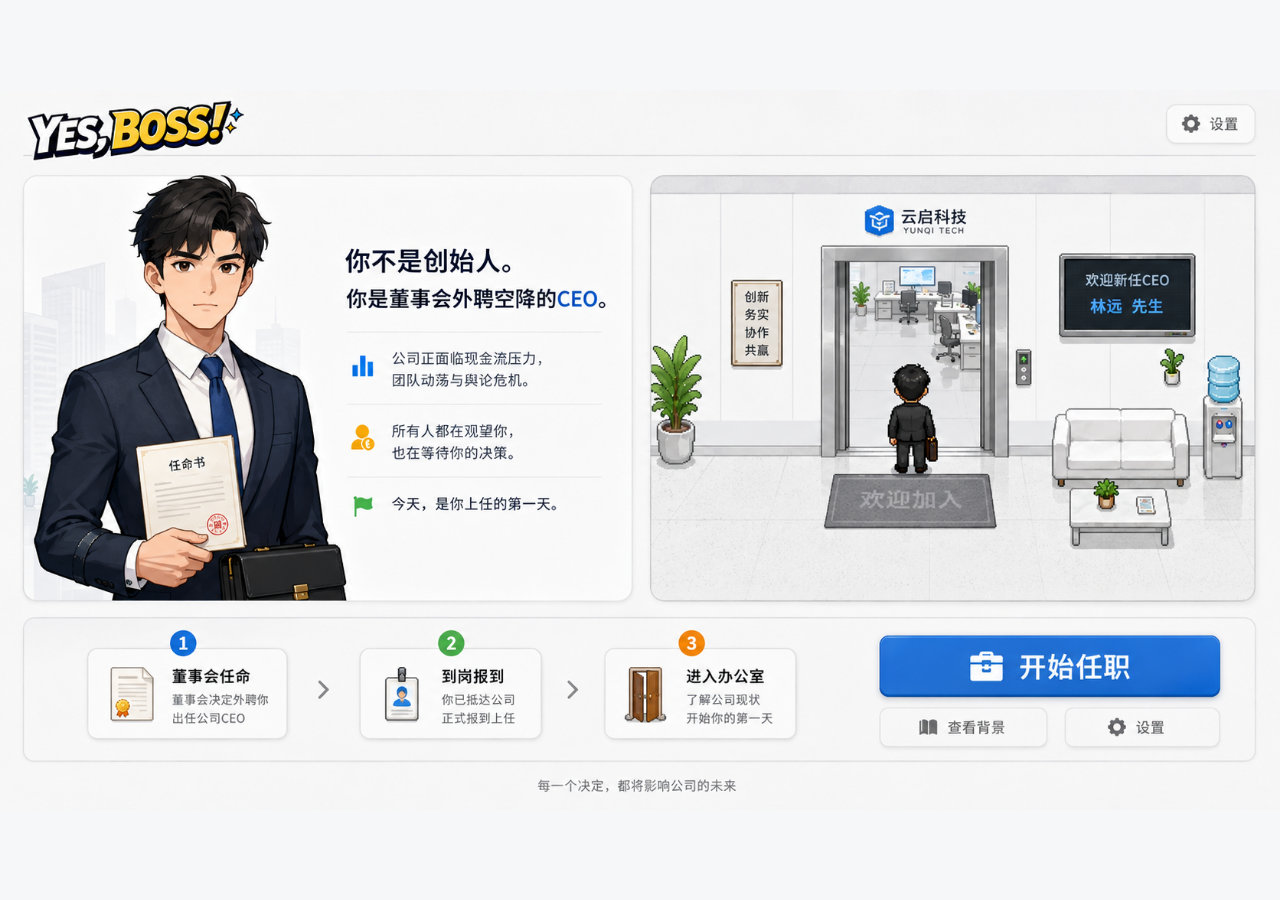
==== commit bae3708c: "Use seated office scene and start page" ====
--- a/index.html
+++ b/index.html
@@ -3,183 +3,13 @@
   <head>
     <meta charset="UTF-8" />
     <meta name="viewport" content="width=device-width, initial-scale=1.0" />
-    <title>Isometric Grid Game Skeleton</title>
-    <link rel="stylesheet" href="./style.css?v=modules-people" />
+    <title>YESBOSS 开始任职</title>
+    <link rel="stylesheet" href="./style.css?v=start-office" />
   </head>
-  <body>
-    <main class="game-shell" id="gameShell">
-      <div class="stage" id="stage">
-        <canvas id="gameCanvas" width="1024" height="576" aria-label="Isometric game map"></canvas>
-        <div class="game-ui" id="gameUi" aria-hidden="false">
-          <header class="top-status" aria-label="Game status bar">
-            <div class="brand-mark">YES, BOSS!</div>
-            <div class="status-card calendar-card">
-              <span class="status-icon calendar-icon"></span>
-              <span>
-                <strong><span>第1天</span><b class="stat-number">09:15</b></strong>
-                <small>周一 2025/05/26</small>
-              </span>
-            </div>
-            <div class="status-card">
-              <span class="status-icon cash-icon"></span>
-              <span>
-                <small>现金流</small>
-                <strong class="stat-number">100000</strong>
-              </span>
-              <em class="stat-number">时入 +2500</em>
-            </div>
-            <div class="status-card compact">
-              <span class="status-icon mood-icon"></span>
-              <span>
-                <small>士气</small>
-                <strong class="stat-number">80</strong>
-              </span>
-              <em>稳定</em>
-            </div>
-            <div class="status-card compact">
-              <span class="status-icon trust-icon"></span>
-              <span>
-                <small>董事会信任</small>
-                <strong class="stat-number">60</strong>
-              </span>
-              <em>中立</em>
-            </div>
-            <div class="status-card compact">
-              <span class="status-icon team-icon"></span>
-              <span>
-                <small>员工人数</small>
-                <strong class="stat-number">5/20</strong>
-              </span>
-            </div>
-          </header>
-
-          <aside class="location-tag" aria-label="Current location">
-            <span class="pin-dot"></span>
-            <strong>茶水间</strong>
-            <small>TEA ROOM</small>
-          </aside>
-
-          <section class="phone-panel" aria-label="Phone messages">
-            <div class="phone-panel-header">
-              <h2>手机消息</h2>
-              <div class="ap-pill"><span>AP</span><strong class="stat-number">3/3</strong></div>
-              <button class="close-phone" id="closePhoneButton" type="button" aria-label="关闭手机界面">×</button>
-            </div>
-            <div class="phone-list-view" id="phoneListView">
-              <div class="phone-tabs" role="tablist" aria-label="Phone tabs">
-                <button class="active" type="button">通讯录</button>
-                <button type="button">消息</button>
-              </div>
-              <div class="message-list">
-                <button class="message-card active" type="button" data-contact="lin">
-                  <span class="avatar">林</span>
-                  <span class="message-copy">
-                    <span><strong>林小满</strong><time>09:14</time></span>
-                    <p>产品需求又变了，工程组昨晚加班到很晚。</p>
-                  </span>
-                  <span class="badge">1</span>
-                </button>
-                <button class="message-card" type="button" data-contact="zhang">
-                  <span class="avatar glasses">张</span>
-                  <span class="message-copy">
-                    <span><strong>张总监</strong><time>09:05</time></span>
-                    <p>关于下个版本的排期，我们需要再对齐一下。</p>
-                  </span>
-                  <span class="badge">2</span>
-                </button>
-                <button class="message-card" type="button" data-contact="chen">
-                  <span class="avatar suit">陈</span>
-                  <span class="message-copy">
-                    <span><strong>陈海明</strong><time>08:50</time></span>
-                    <p>测试环境出了点问题，需要你这边确认支持。</p>
-                  </span>
-                  <span class="badge">1</span>
-                </button>
-                <button class="message-card" type="button" data-contact="li">
-                  <span class="avatar dark">李</span>
-                  <span class="message-copy">
-                    <span><strong>行政-李姐</strong><time>08:30</time></span>
-                    <p>下周团建的时间地点，麻烦确认一下哦。</p>
-                  </span>
-                  <span class="badge">1</span>
-                </button>
-                <button class="message-card" type="button" data-contact="wang">
-                  <span class="avatar neutral">王</span>
-                  <span class="message-copy">
-                    <span><strong>王大伟</strong><time>昨天</time></span>
-                    <p>这个方案我有个想法，改天聊聊？</p>
-                  </span>
-                  <span class="badge muted">0</span>
-                </button>
-              </div>
-              <div class="phone-actions">
-                <button type="button">回复</button>
-                <button type="button">安排会议</button>
-                <button type="button">忽略</button>
-              </div>
-            </div>
-
-            <div class="conversation-view" id="conversationView" hidden>
-              <aside class="conversation-rail" aria-label="聊天联系人">
-                <button class="back-chat" id="backChatButton" type="button" aria-label="返回消息列表"></button>
-                <button class="rail-contact active" type="button" data-contact="lin">
-                  <span class="avatar">林</span>
-                  <time>09:14</time>
-                  <span class="badge">1</span>
-                </button>
-                <button class="rail-contact" type="button" data-contact="zhang">
-                  <span class="avatar glasses">张</span>
-                  <time>09:05</time>
-                  <span class="badge">2</span>
-                </button>
-                <button class="rail-contact" type="button" data-contact="chen">
-                  <span class="avatar suit">陈</span>
-                  <time>08:50</time>
-                  <span class="badge">1</span>
-                </button>
-                <button class="rail-contact" type="button" data-contact="li">
-                  <span class="avatar dark">李</span>
-                  <time>08:30</time>
-                  <span class="badge">1</span>
-                </button>
-                <button class="rail-contact" type="button" data-contact="wang">
-                  <span class="avatar neutral">王</span>
-                  <time>昨天</time>
-                  <span class="badge muted">0</span>
-                </button>
-              </aside>
-              <section class="chat-pane" aria-label="聊天窗口">
-                <header class="chat-contact-header">
-                  <span class="avatar" id="chatHeaderAvatar">林</span>
-                  <span>
-                    <strong id="chatContactName">林小满</strong>
-                    <small id="chatContactSummary">产品需求又变了，工程组昨晚加班到很晚。</small>
-                  </span>
-                </header>
-                <div class="chat-thread" id="chatThread"></div>
-                <form class="chat-composer" id="chatComposer">
-                  <input id="chatInput" type="text" maxlength="80" placeholder="输入消息..." autocomplete="off" />
-                  <button id="sendChatButton" type="submit">发送</button>
-                </form>
-              </section>
-            </div>
-          </section>
-
-          <nav class="bottom-actions" aria-label="Game actions">
-            <button class="blue" type="button" data-href="./company.html"><span class="button-icon building-icon"></span>公司管理</button>
-            <button class="green" type="button" data-href="./staff.html"><span class="button-icon people-icon"></span>员工沟通</button>
-            <button class="orange" type="button" data-href="./projects.html"><span class="button-icon chart-icon"></span>项目推进</button>
-            <button class="red" type="button" data-href="./finance.html"><span class="button-icon yuan-icon"></span>财务决策</button>
-          </nav>
-        </div>
-      </div>
-      <section class="hud" aria-label="Game status">
-        <span id="positionLabel">Position: 9, 10</span>
-        <span>Move: WASD / Arrow Keys · Door: (0, 12) · Click character for phone</span>
-      </section>
+  <body class="start-page">
+    <main class="start-screen" aria-label="YESBOSS 任职入口">
+      <img src="./assets/home-start.png" alt="YESBOSS 新任 CEO 任职首页" />
+      <a class="start-job-link" href="./office.html" aria-label="开始任职，进入办公室"></a>
     </main>
-
-    <script src="./scene-config.js?v=modules-people"></script>
-    <script src="./main.js?v=modules-people"></script>
   </body>
 </html>
--- a/style.css
+++ b/style.css
@@ -1,5 +1,41 @@
 * {
   box-sizing: border-box;
+}
+
+.start-page {
+  margin: 0;
+  min-height: 100vh;
+  background: #f6f7f9;
+}
+
+.start-screen {
+  position: relative;
+  width: min(100vw, 1672px);
+  aspect-ratio: 1672 / 941;
+  margin: 0 auto;
+  overflow: hidden;
+  background: #ffffff;
+}
+
+.start-screen img {
+  display: block;
+  width: 100%;
+  height: 100%;
+  object-fit: contain;
+}
+
+.start-job-link {
+  position: absolute;
+  left: 68.6%;
+  top: 75.4%;
+  width: 26.8%;
+  height: 9.2%;
+  border-radius: 10px;
+}
+
+.start-job-link:focus-visible {
+  outline: 4px solid #facc15;
+  outline-offset: 4px;
 }
 
 html,
